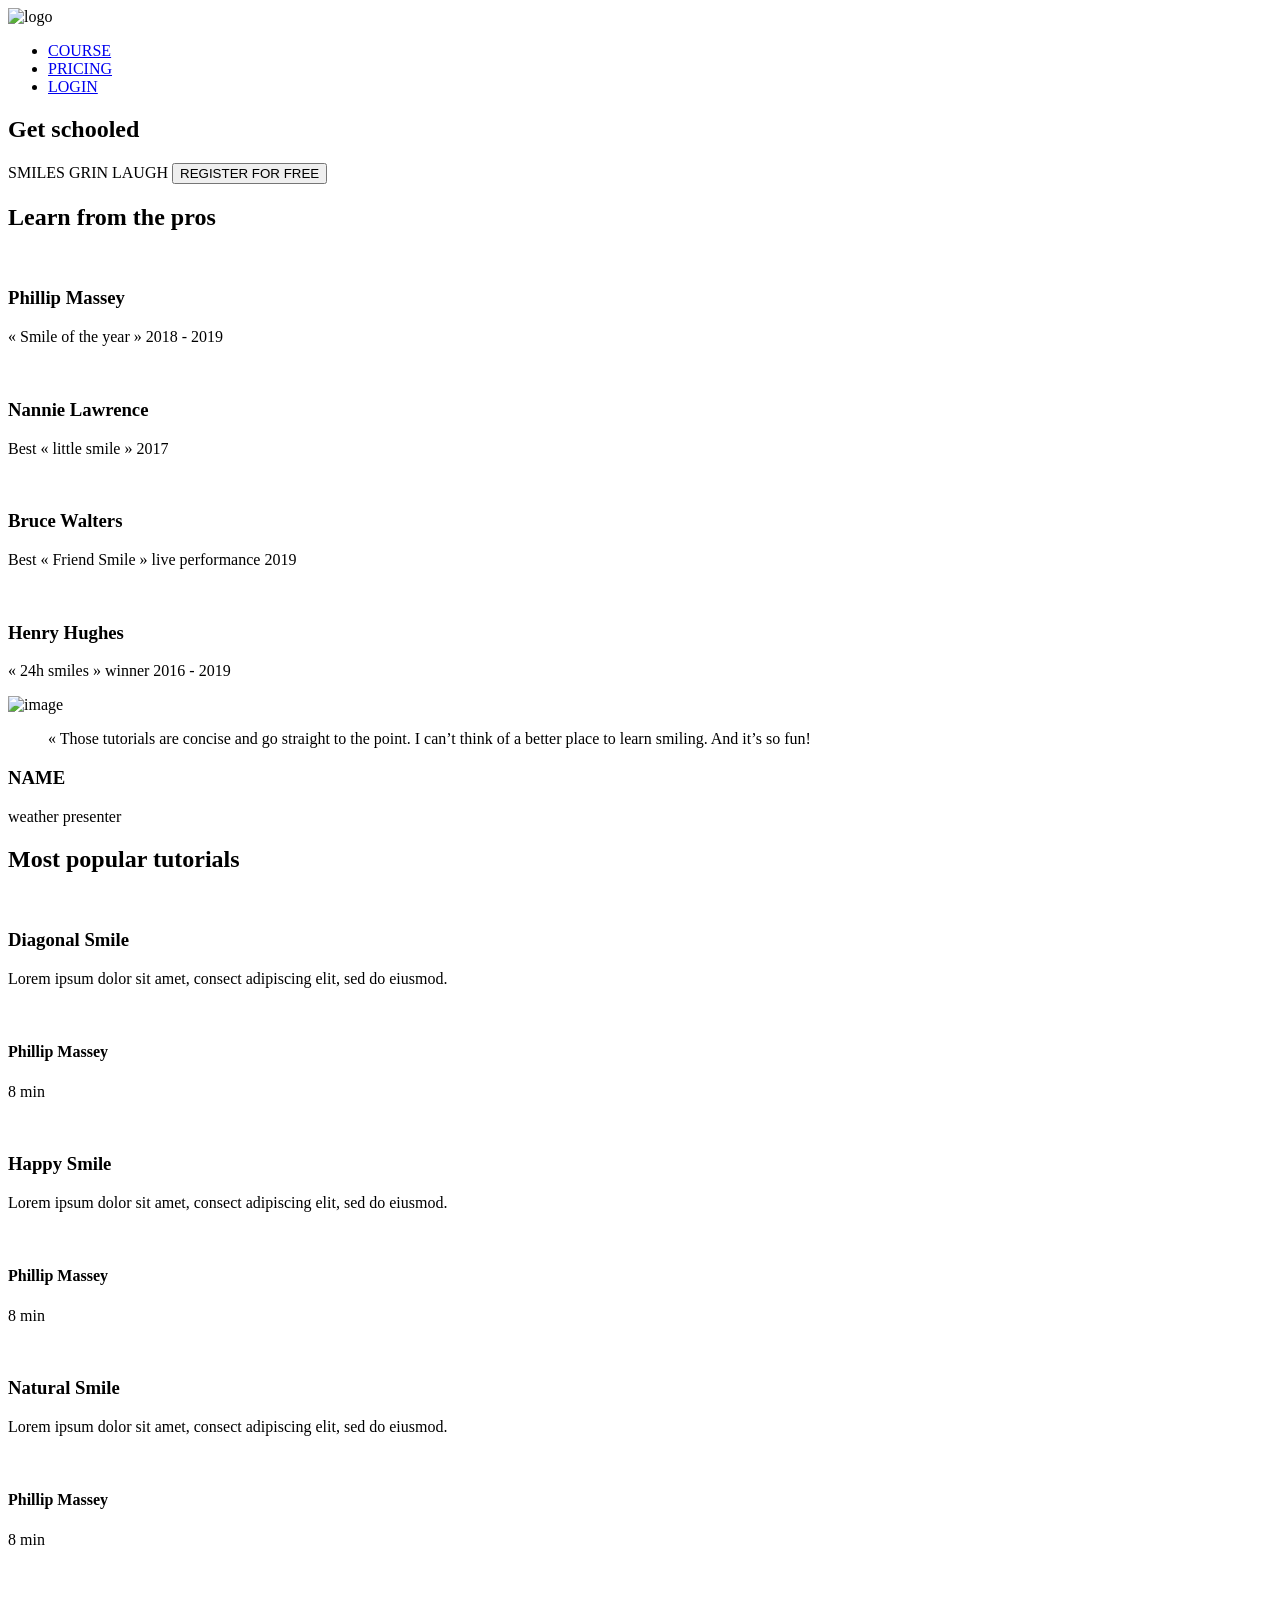
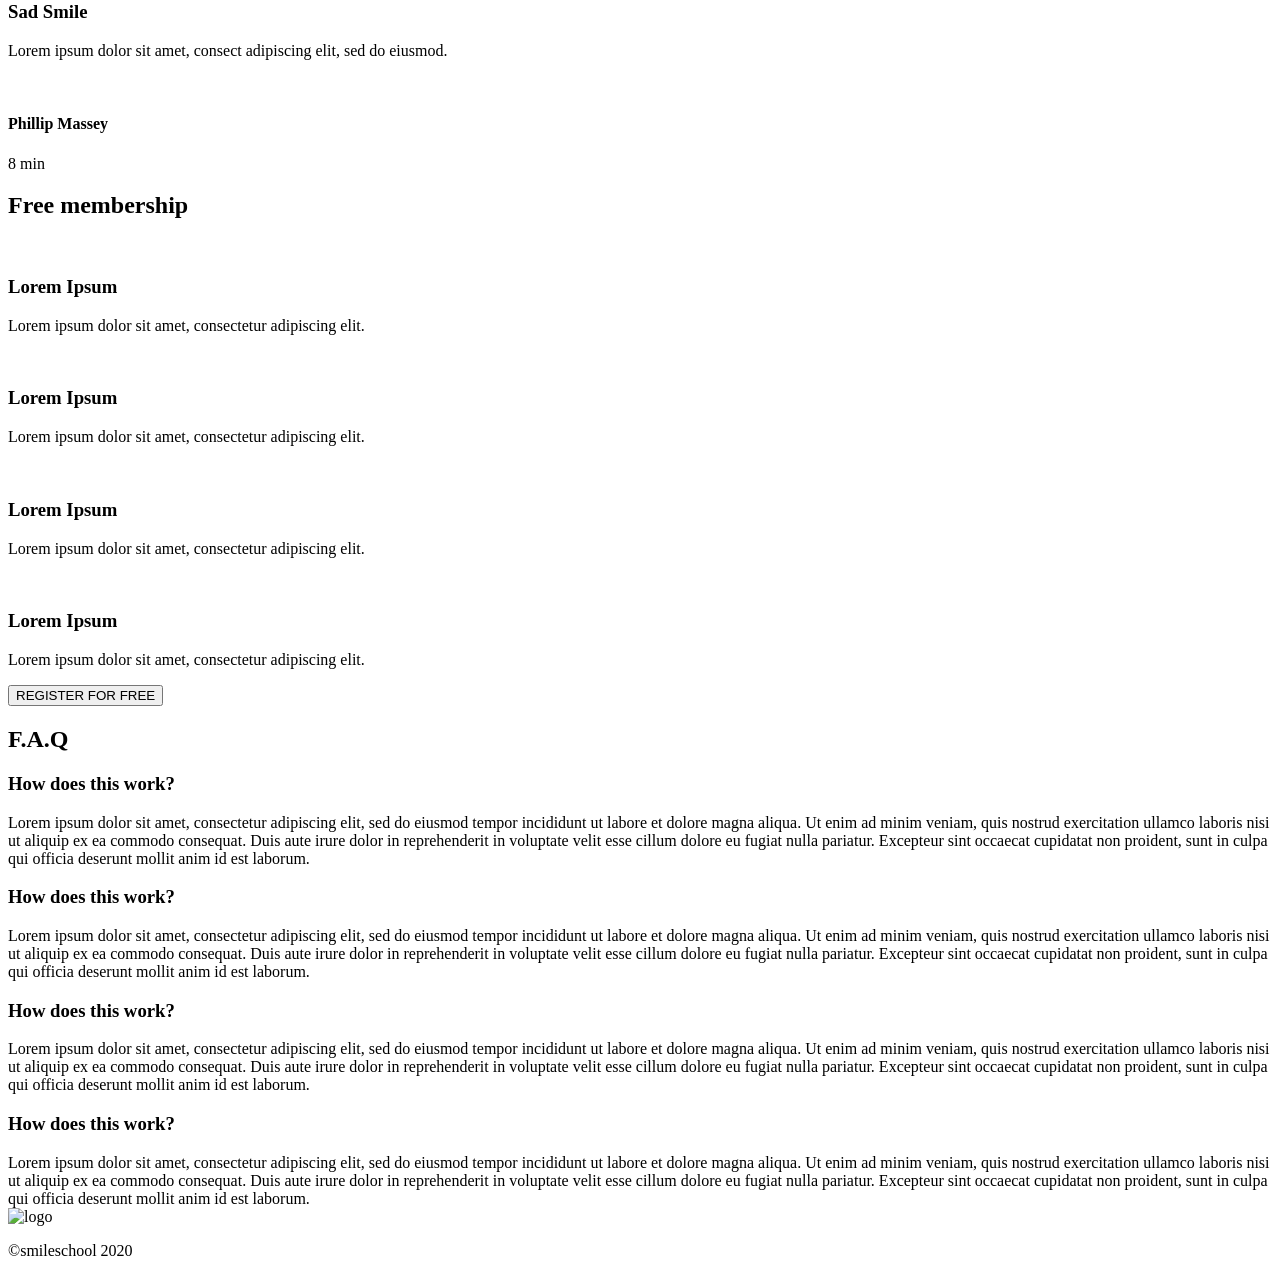
==== css_advanced/index.html @ c11ee599 "Add index.html" ====
<!DOCTYPE html>
<html lang="en">
<head>
    <meta charset="UTF-8">
    <meta name="viewport" content="width=device-width, initial-scale=1.0">
    <script src="https://kit.fontawesome.com/4a2b055604.js" crossorigin="anonymous"></script>
    <title>Document</title>
</head>
<body>
    <header>
        <nav>
            <img src="https://fakeimg.pl/250x250?text=Sample+Logo" alt="logo">
          
            <ul>
                <li><a href="#">COURSE</a></li>
                <li><a href="#">PRICING</a></li>
                <li><a href="#">LOGIN</a></li>
            </ul>
        </nav>
        
    </header>
    <main>
        <section>
            <div>
                <h1>Get schooled</h1>
                <span>SMILES</span>
                <span>GRIN</span>
                <span>LAUGH</span>
                <button>REGISTER FOR FREE</button>
            </div>
            <div>
                <h2>Learn from the pros</h2>
                <div>
                    <div>
                        <img src="./images/1 (3).png" alt="">
                        <h3>Phillip Massey</h3>
                        <p>« Smile of the year » 2018 - 2019</p>
                    </div>
                    <div>
                        <img src="./images/6.png" alt="">
                        <h3>Nannie Lawrence</h3>
                        <p>Best « little smile » 2017</p>
                    </div>
                    <div>
                        <img src="./images/7.png" alt="">
                        <h3>Bruce Walters</h3>
                        <p>Best « Friend Smile » live performance 2019</p>
                    </div>
                    <div>
                        <img src="./images/8.png" alt="">
                        <h3>Henry Hughes</h3>
                        <p>« 24h smiles » winner 2016 - 2019</p>
                    </div>
                </div>
            </div>
        </section>
        <section>
            <div>
                <img src="./images/Bitmap.png" alt="image">
            </div>
            <div>
                <blockquote>« Those tutorials are concise and go straight to the point. I can’t think of a better place to learn smiling. And it’s so fun!</blockquote>
                <h3>NAME</h3>
                <P>weather presenter</P>
            </div>
        </section>
        <section>
            <h2>Most popular tutorials</h2>
            <div>
                <img src="./images/Bitmap (1).png" alt="">
                <h3>Diagonal Smile</h3>
                <p>Lorem ipsum dolor sit amet, consect adipiscing elit, sed do eiusmod.</p>
                <div>
                    <img src="./images/1 (3).png" alt="">
                    <h4>Phillip Massey</h4>
                </div>
                <div>
                    <div><i class="fa-solid fa-star"></i></div>
                    <div><i class="fa-solid fa-star"></i></div>
                    <div><i class="fa-solid fa-star"></i></div>
                    <div><i class="fa-solid fa-star"></i></div>
                    <div><i class="fa-solid fa-star"></i></div>
                </div>
                <p>8 min</p>
            </div>
            <div>
                <img src="./images/Bitmap (4).png" alt="">
                <h3>Happy Smile</h3>
                <p>Lorem ipsum dolor sit amet, consect adipiscing elit, sed do eiusmod.</p>
                <div>
                    <img src="./images/1 (3).png" alt="">
                    <h4>Phillip Massey</h4>
                </div>
                <div>
                    <div><i class="fa-solid fa-star"></i></div>
                    <div><i class="fa-solid fa-star"></i></div>
                    <div><i class="fa-solid fa-star"></i></div>
                    <div><i class="fa-solid fa-star"></i></div>
                    <div><i class="fa-solid fa-star"></i></div>
                </div>
                <p>8 min</p>
            </div>
            <div>
                <img src="./images/Bitmap (3).png" alt="">
                <h3>Natural Smile</h3>
                <p>Lorem ipsum dolor sit amet, consect adipiscing elit, sed do eiusmod.</p>
                <div>
                    <img src="./images/1 (3).png" alt="">
                    <h4>Phillip Massey</h4>
                </div>
                <div>
                    <div><i class="fa-solid fa-star"></i></div>
                    <div><i class="fa-solid fa-star"></i></div>
                    <div><i class="fa-solid fa-star"></i></div>
                    <div><i class="fa-solid fa-star"></i></div>
                    <div><i class="fa-solid fa-star"></i></div>
                </div>
                <p>8 min</p>
            </div>
            <div>
                <img src="./images/Bitmap (2).png" alt="">
                <h3>Sad Smile</h3>
                <p>Lorem ipsum dolor sit amet, consect adipiscing elit, sed do eiusmod.</p>
                <div>
                    <img src="./images/1 (3).png" alt="">
                    <h4>Phillip Massey</h4>
                </div>
                <div>
                    <div><i class="fa-solid fa-star"></i></div>
                    <div><i class="fa-solid fa-star"></i></div>
                    <div><i class="fa-solid fa-star"></i></div>
                    <div><i class="fa-solid fa-star"></i></div>
                    <div><i class="fa-solid fa-star"></i></div>
                </div>
                <p>8 min</p>
            </div>
        </section>
        <section>
            <h2>Free membership</h2>
            <div>
                <img src="./images/smile.svg" alt="">
                <h3>Lorem Ipsum</h3>
                <p>Lorem ipsum dolor sit amet, consectetur adipiscing elit.</p>
            </div>
            <div>
                <img src="./images/smile.svg" alt="">
                <h3>Lorem Ipsum</h3>
                <p>Lorem ipsum dolor sit amet, consectetur adipiscing elit.</p>
            </div>
            <div>
                <img src="./images/smile.svg" alt="">
                <h3>Lorem Ipsum</h3>
                <p>Lorem ipsum dolor sit amet, consectetur adipiscing elit.</p>
            </div>
            <div>
                <img src="./images/smile.svg" alt="">
                <h3>Lorem Ipsum</h3>
                <p>Lorem ipsum dolor sit amet, consectetur adipiscing elit.</p>
            </div>
            <button>REGISTER FOR FREE</button>
        </section>
        <section>
            <h2>F.A.Q</h2>
            <div>
                <div>
                    <div>
                        <h3>How does this work?</h3>
                    </div>
                    <div>
                        Lorem ipsum dolor sit amet, consectetur adipiscing elit, sed do eiusmod tempor incididunt ut labore et dolore magna aliqua. Ut enim ad minim veniam, quis nostrud exercitation ullamco laboris nisi ut aliquip ex ea commodo consequat. Duis aute irure dolor in reprehenderit in voluptate velit esse cillum dolore eu fugiat nulla pariatur. Excepteur sint occaecat cupidatat non proident, sunt in culpa qui officia deserunt mollit anim id est laborum.
                    </div>

                    <div>
                        <h3>How does this work?</h3>
                    </div>
                    <div>
                        Lorem ipsum dolor sit amet, consectetur adipiscing elit, sed do eiusmod tempor incididunt ut labore et dolore magna aliqua. Ut enim ad minim veniam, quis nostrud exercitation ullamco laboris nisi ut aliquip ex ea commodo consequat. Duis aute irure dolor in reprehenderit in voluptate velit esse cillum dolore eu fugiat nulla pariatur. Excepteur sint occaecat cupidatat non proident, sunt in culpa qui officia deserunt mollit anim id est laborum.
                    </div>
                </div>
                <div>
                    <div>
                        <h3>How does this work?</h3>
                    </div>
                    <div>
                        Lorem ipsum dolor sit amet, consectetur adipiscing elit, sed do eiusmod tempor incididunt ut labore et dolore magna aliqua. Ut enim ad minim veniam, quis nostrud exercitation ullamco laboris nisi ut aliquip ex ea commodo consequat. Duis aute irure dolor in reprehenderit in voluptate velit esse cillum dolore eu fugiat nulla pariatur. Excepteur sint occaecat cupidatat non proident, sunt in culpa qui officia deserunt mollit anim id est laborum.
                    </div>
                    <div>
                        <h3>How does this work?</h3>
                    </div>
                    <div>
                        Lorem ipsum dolor sit amet, consectetur adipiscing elit, sed do eiusmod tempor incididunt ut labore et dolore magna aliqua. Ut enim ad minim veniam, quis nostrud exercitation ullamco laboris nisi ut aliquip ex ea commodo consequat. Duis aute irure dolor in reprehenderit in voluptate velit esse cillum dolore eu fugiat nulla pariatur. Excepteur sint occaecat cupidatat non proident, sunt in culpa qui officia deserunt mollit anim id est laborum.
                    </div>
                </div>
            </div>
        </section>
    </main>
    <footer>
        <section>
            <div>
                <img src="https://fakeimg.pl/250x250?text=Sample+Logo" alt="logo">
                <div>
                    <i class="fa-brands fa-facebook"></i>
                    <i class="fa-brands fa-twitter"></i>
                    <i class="fa-brands fa-instagram"></i>
                </div>
            </div>
            <p>©smileschool 2020</p>
        </section>
    </footer>
</body>
</html>
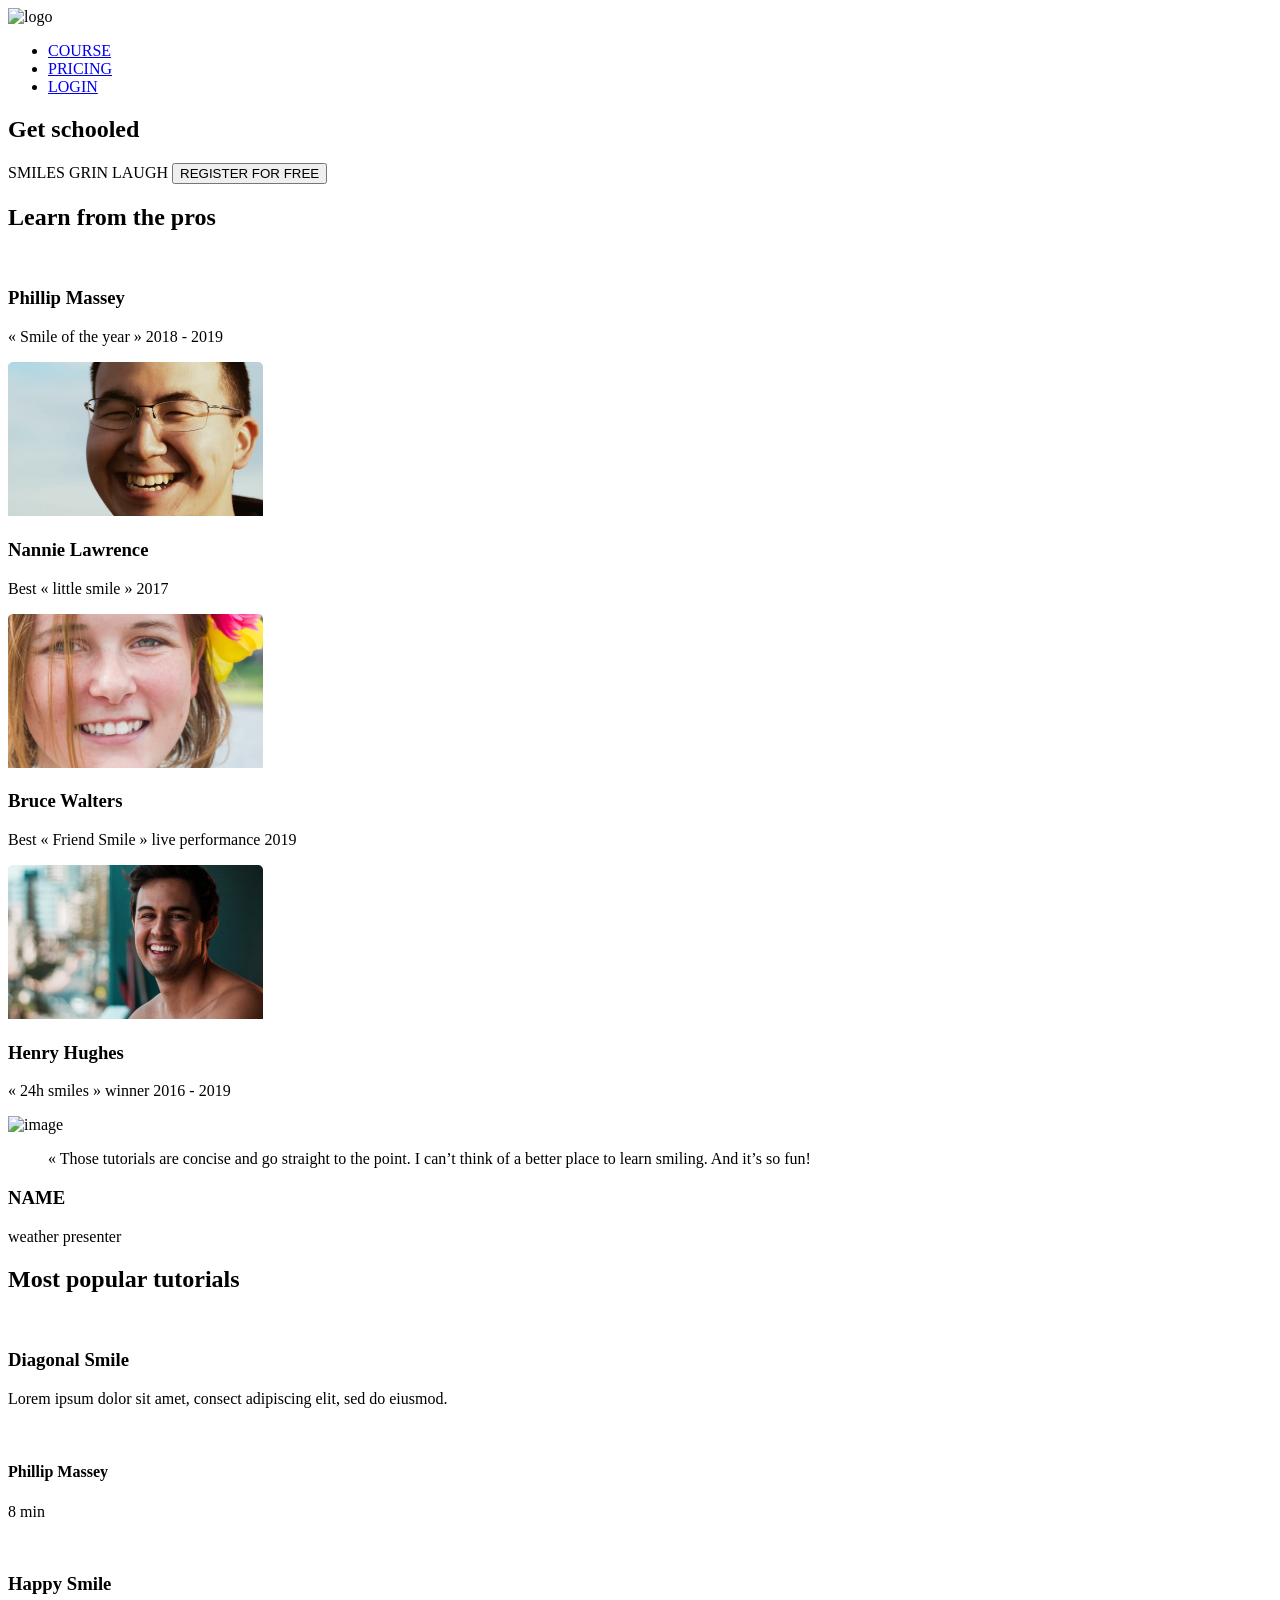
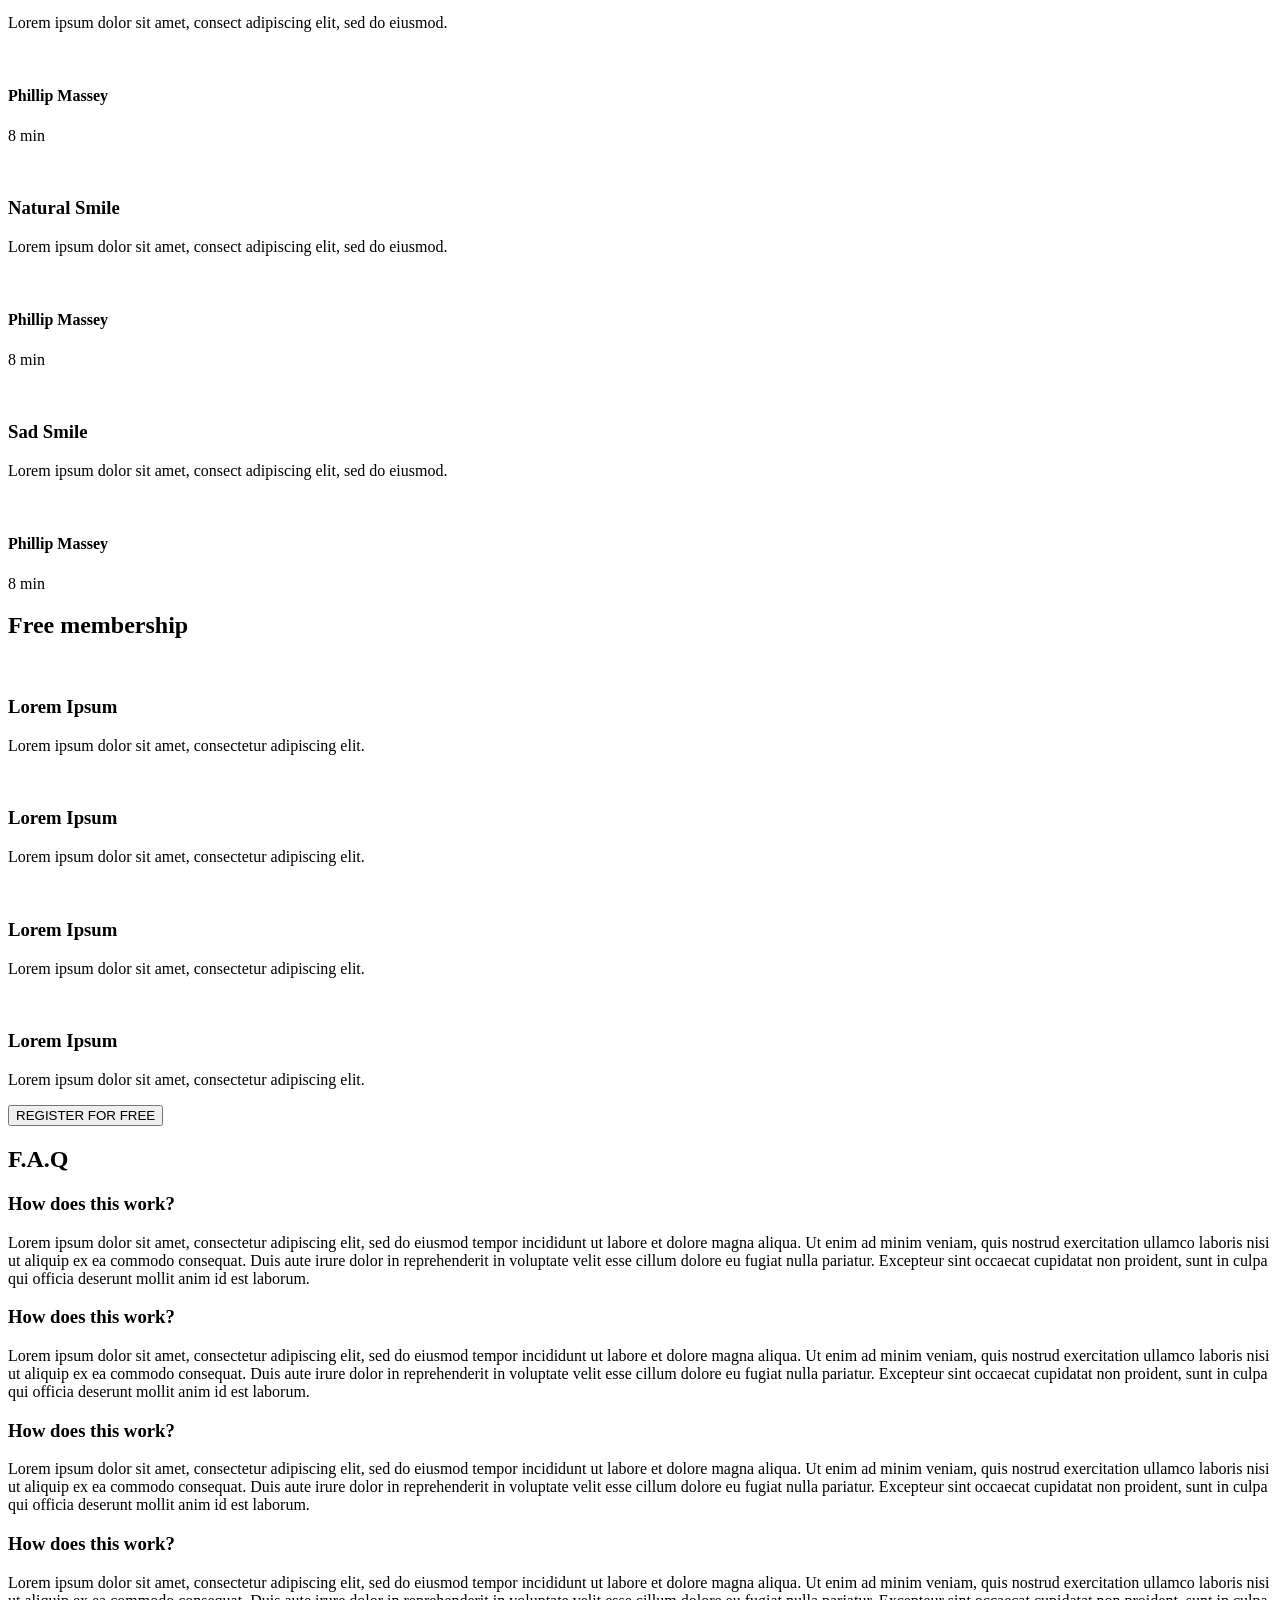
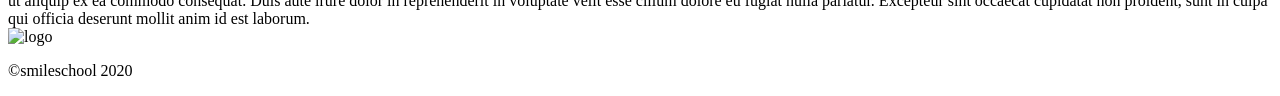
==== commit abcba502: "Add banner background and styling" ====
--- a/css_advanced/index.html
+++ b/css_advanced/index.html
@@ -3,8 +3,9 @@
 <head>
     <meta charset="UTF-8">
     <meta name="viewport" content="width=device-width, initial-scale=1.0">
+    <link rel="stylesheet" href="styles.css">
     <script src="https://kit.fontawesome.com/4a2b055604.js" crossorigin="anonymous"></script>
-    <title>Document</title>
+    <title>smileSchool</title>
 </head>
 <body>
     <header>
@@ -208,4 +209,4 @@
         </section>
     </footer>
 </body>
-</html> +</html>
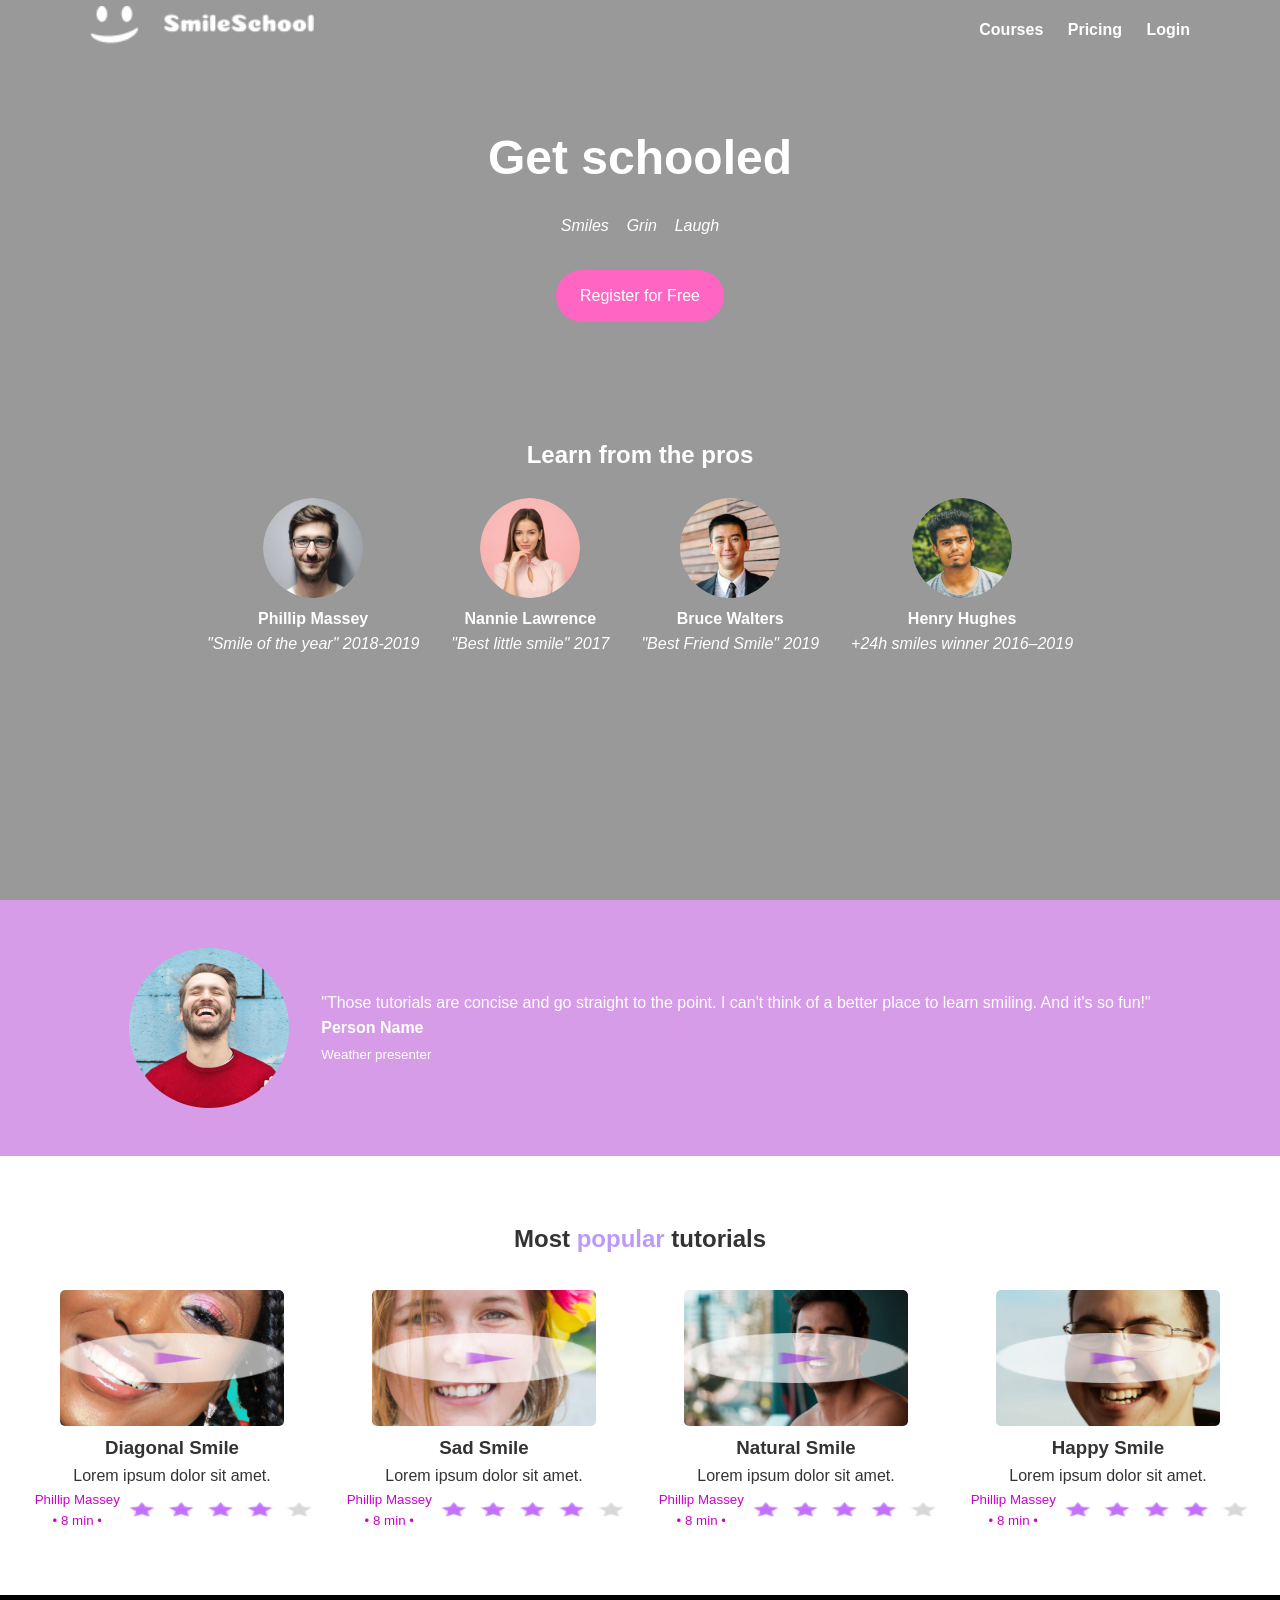
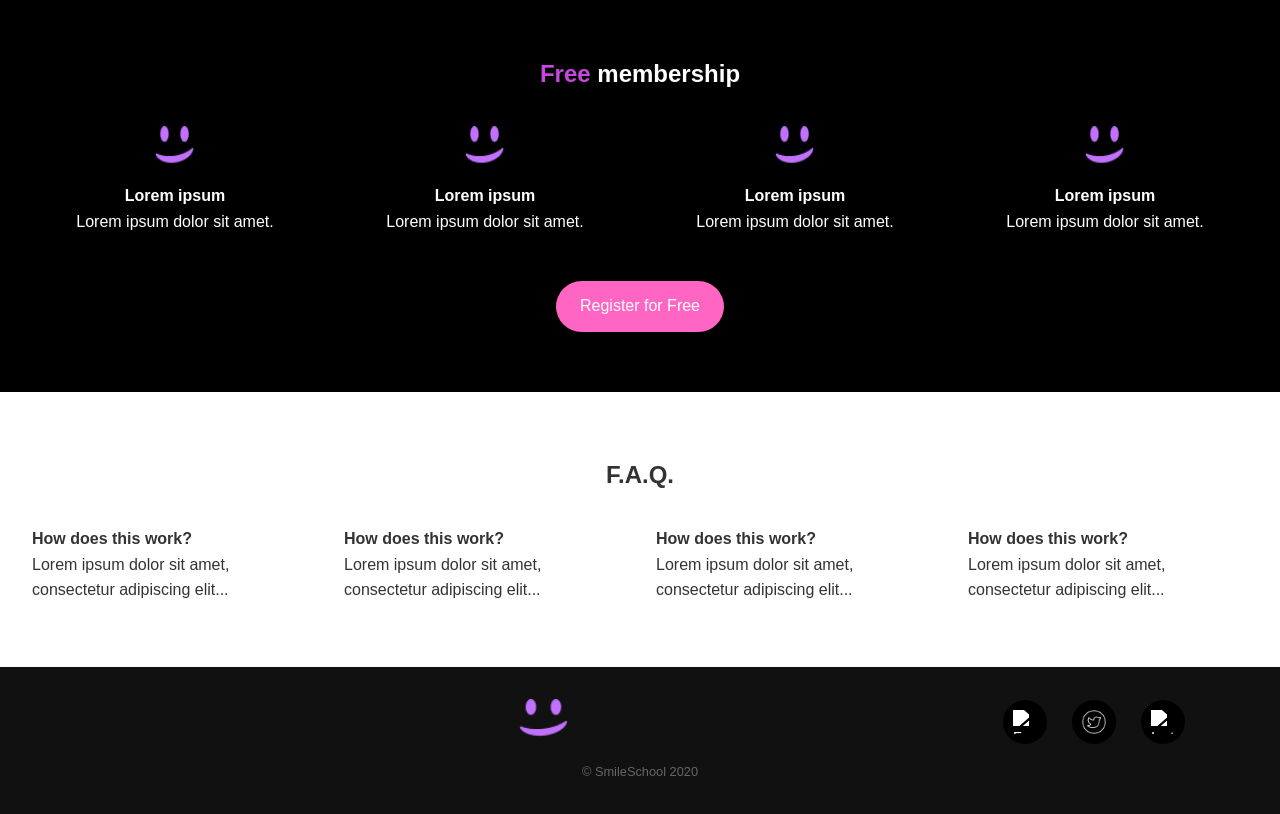
==== commit 1a135bc4: "Initial commit for css_advanced project" ====
--- a/css_advanced/index.html
+++ b/css_advanced/index.html
@@ -1,212 +1,222 @@
 <!DOCTYPE html>
 <html lang="en">
 <head>
-    <meta charset="UTF-8">
-    <meta name="viewport" content="width=device-width, initial-scale=1.0">
-    <link rel="stylesheet" href="styles.css">
-    <script src="https://kit.fontawesome.com/4a2b055604.js" crossorigin="anonymous"></script>
-    <title>smileSchool</title>
+  <meta charset="UTF-8" />
+  <meta name="viewport" content="width=device-width, initial-scale=1.0" />
+  <title>SmileSchool</title>
+  <link rel="stylesheet" href="styles.css" />
 </head>
 <body>
-    <header>
-        <nav>
-            <img src="https://fakeimg.pl/250x250?text=Sample+Logo" alt="logo">
-          
-            <ul>
-                <li><a href="#">COURSE</a></li>
-                <li><a href="#">PRICING</a></li>
-                <li><a href="#">LOGIN</a></li>
-            </ul>
-        </nav>
-        
-    </header>
-    <main>
-        <section>
-            <div>
-                <h1>Get schooled</h1>
-                <span>SMILES</span>
-                <span>GRIN</span>
-                <span>LAUGH</span>
-                <button>REGISTER FOR FREE</button>
-            </div>
-            <div>
-                <h2>Learn from the pros</h2>
-                <div>
-                    <div>
-                        <img src="./images/1 (3).png" alt="">
-                        <h3>Phillip Massey</h3>
-                        <p>« Smile of the year » 2018 - 2019</p>
-                    </div>
-                    <div>
-                        <img src="./images/6.png" alt="">
-                        <h3>Nannie Lawrence</h3>
-                        <p>Best « little smile » 2017</p>
-                    </div>
-                    <div>
-                        <img src="./images/7.png" alt="">
-                        <h3>Bruce Walters</h3>
-                        <p>Best « Friend Smile » live performance 2019</p>
-                    </div>
-                    <div>
-                        <img src="./images/8.png" alt="">
-                        <h3>Henry Hughes</h3>
-                        <p>« 24h smiles » winner 2016 - 2019</p>
-                    </div>
-                </div>
-            </div>
-        </section>
-        <section>
-            <div>
-                <img src="./images/Bitmap.png" alt="image">
-            </div>
-            <div>
-                <blockquote>« Those tutorials are concise and go straight to the point. I can’t think of a better place to learn smiling. And it’s so fun!</blockquote>
-                <h3>NAME</h3>
-                <P>weather presenter</P>
-            </div>
-        </section>
-        <section>
-            <h2>Most popular tutorials</h2>
-            <div>
-                <img src="./images/Bitmap (1).png" alt="">
-                <h3>Diagonal Smile</h3>
-                <p>Lorem ipsum dolor sit amet, consect adipiscing elit, sed do eiusmod.</p>
-                <div>
-                    <img src="./images/1 (3).png" alt="">
-                    <h4>Phillip Massey</h4>
-                </div>
-                <div>
-                    <div><i class="fa-solid fa-star"></i></div>
-                    <div><i class="fa-solid fa-star"></i></div>
-                    <div><i class="fa-solid fa-star"></i></div>
-                    <div><i class="fa-solid fa-star"></i></div>
-                    <div><i class="fa-solid fa-star"></i></div>
-                </div>
-                <p>8 min</p>
-            </div>
-            <div>
-                <img src="./images/Bitmap (4).png" alt="">
-                <h3>Happy Smile</h3>
-                <p>Lorem ipsum dolor sit amet, consect adipiscing elit, sed do eiusmod.</p>
-                <div>
-                    <img src="./images/1 (3).png" alt="">
-                    <h4>Phillip Massey</h4>
-                </div>
-                <div>
-                    <div><i class="fa-solid fa-star"></i></div>
-                    <div><i class="fa-solid fa-star"></i></div>
-                    <div><i class="fa-solid fa-star"></i></div>
-                    <div><i class="fa-solid fa-star"></i></div>
-                    <div><i class="fa-solid fa-star"></i></div>
-                </div>
-                <p>8 min</p>
-            </div>
-            <div>
-                <img src="./images/Bitmap (3).png" alt="">
-                <h3>Natural Smile</h3>
-                <p>Lorem ipsum dolor sit amet, consect adipiscing elit, sed do eiusmod.</p>
-                <div>
-                    <img src="./images/1 (3).png" alt="">
-                    <h4>Phillip Massey</h4>
-                </div>
-                <div>
-                    <div><i class="fa-solid fa-star"></i></div>
-                    <div><i class="fa-solid fa-star"></i></div>
-                    <div><i class="fa-solid fa-star"></i></div>
-                    <div><i class="fa-solid fa-star"></i></div>
-                    <div><i class="fa-solid fa-star"></i></div>
-                </div>
-                <p>8 min</p>
-            </div>
-            <div>
-                <img src="./images/Bitmap (2).png" alt="">
-                <h3>Sad Smile</h3>
-                <p>Lorem ipsum dolor sit amet, consect adipiscing elit, sed do eiusmod.</p>
-                <div>
-                    <img src="./images/1 (3).png" alt="">
-                    <h4>Phillip Massey</h4>
-                </div>
-                <div>
-                    <div><i class="fa-solid fa-star"></i></div>
-                    <div><i class="fa-solid fa-star"></i></div>
-                    <div><i class="fa-solid fa-star"></i></div>
-                    <div><i class="fa-solid fa-star"></i></div>
-                    <div><i class="fa-solid fa-star"></i></div>
-                </div>
-                <p>8 min</p>
-            </div>
-        </section>
-        <section>
-            <h2>Free membership</h2>
-            <div>
-                <img src="./images/smile.svg" alt="">
-                <h3>Lorem Ipsum</h3>
-                <p>Lorem ipsum dolor sit amet, consectetur adipiscing elit.</p>
-            </div>
-            <div>
-                <img src="./images/smile.svg" alt="">
-                <h3>Lorem Ipsum</h3>
-                <p>Lorem ipsum dolor sit amet, consectetur adipiscing elit.</p>
-            </div>
-            <div>
-                <img src="./images/smile.svg" alt="">
-                <h3>Lorem Ipsum</h3>
-                <p>Lorem ipsum dolor sit amet, consectetur adipiscing elit.</p>
-            </div>
-            <div>
-                <img src="./images/smile.svg" alt="">
-                <h3>Lorem Ipsum</h3>
-                <p>Lorem ipsum dolor sit amet, consectetur adipiscing elit.</p>
-            </div>
-            <button>REGISTER FOR FREE</button>
-        </section>
-        <section>
-            <h2>F.A.Q</h2>
-            <div>
-                <div>
-                    <div>
-                        <h3>How does this work?</h3>
-                    </div>
-                    <div>
-                        Lorem ipsum dolor sit amet, consectetur adipiscing elit, sed do eiusmod tempor incididunt ut labore et dolore magna aliqua. Ut enim ad minim veniam, quis nostrud exercitation ullamco laboris nisi ut aliquip ex ea commodo consequat. Duis aute irure dolor in reprehenderit in voluptate velit esse cillum dolore eu fugiat nulla pariatur. Excepteur sint occaecat cupidatat non proident, sunt in culpa qui officia deserunt mollit anim id est laborum.
-                    </div>
-
-                    <div>
-                        <h3>How does this work?</h3>
-                    </div>
-                    <div>
-                        Lorem ipsum dolor sit amet, consectetur adipiscing elit, sed do eiusmod tempor incididunt ut labore et dolore magna aliqua. Ut enim ad minim veniam, quis nostrud exercitation ullamco laboris nisi ut aliquip ex ea commodo consequat. Duis aute irure dolor in reprehenderit in voluptate velit esse cillum dolore eu fugiat nulla pariatur. Excepteur sint occaecat cupidatat non proident, sunt in culpa qui officia deserunt mollit anim id est laborum.
-                    </div>
-                </div>
-                <div>
-                    <div>
-                        <h3>How does this work?</h3>
-                    </div>
-                    <div>
-                        Lorem ipsum dolor sit amet, consectetur adipiscing elit, sed do eiusmod tempor incididunt ut labore et dolore magna aliqua. Ut enim ad minim veniam, quis nostrud exercitation ullamco laboris nisi ut aliquip ex ea commodo consequat. Duis aute irure dolor in reprehenderit in voluptate velit esse cillum dolore eu fugiat nulla pariatur. Excepteur sint occaecat cupidatat non proident, sunt in culpa qui officia deserunt mollit anim id est laborum.
-                    </div>
-                    <div>
-                        <h3>How does this work?</h3>
-                    </div>
-                    <div>
-                        Lorem ipsum dolor sit amet, consectetur adipiscing elit, sed do eiusmod tempor incididunt ut labore et dolore magna aliqua. Ut enim ad minim veniam, quis nostrud exercitation ullamco laboris nisi ut aliquip ex ea commodo consequat. Duis aute irure dolor in reprehenderit in voluptate velit esse cillum dolore eu fugiat nulla pariatur. Excepteur sint occaecat cupidatat non proident, sunt in culpa qui officia deserunt mollit anim id est laborum.
-                    </div>
-                </div>
-            </div>
-        </section>
-    </main>
-    <footer>
-        <section>
-            <div>
-                <img src="https://fakeimg.pl/250x250?text=Sample+Logo" alt="logo">
-                <div>
-                    <i class="fa-brands fa-facebook"></i>
-                    <i class="fa-brands fa-twitter"></i>
-                    <i class="fa-brands fa-instagram"></i>
-                </div>
-            </div>
-            <p>©smileschool 2020</p>
-        </section>
-    </footer>
-</body>
-</html>+<div class="hero-wrapper">
+  <!-- Header -->
+  <header class="header">
+    <div class="container header-content">
+      <div class="logo-section">
+        <img src="images/logo.png" alt="SmileSchool logo" class="logo-img" />
+      </div>
+      <nav class="nav-links" aria-label="Primary navigation">
+        <a href="#">Courses</a>
+        <a href="#">Pricing</a>
+        <a href="#">Login</a>
+      </nav>
+    </div>
+  </header>
+
+  <!-- Hero -->
+  <section class="hero">
+    <h1>Get schooled</h1>
+    <p class="three-words">Smiles &nbsp;&nbsp; Grin &nbsp;&nbsp; Laugh</p>
+    <a class="btn" href="#">Register for Free</a>
+  </section>
+
+  <!-- Instructor Section -->
+  <section class="section instructors">
+    <h2>Learn from the pros</h2>
+    <div class="profiles">
+      <div class="profile">
+        <img src="images/1.png" alt="Instructor" />
+        <h4>Phillip Massey</h4>
+        <p><em>"Smile of the year" 2018-2019</em></p>
+      </div>
+      <div class="profile">
+        <img src="images/3.png" alt="Instructor" />
+        <h4>Nannie Lawrence</h4>
+        <p><em>"Best little smile" 2017</em></p>
+      </div>
+      <div class="profile">
+        <img src="images/2.png" alt="Instructor" />
+        <h4>Bruce Walters</h4>
+        <p><em>"Best Friend Smile" 2019</em></p>
+      </div>
+      <div class="profile">
+        <img src="images/4.png" alt="Instructor" />
+        <h4>Henry Hughes</h4>
+        <p><em>+24h smiles winner 2016–2019</em></p>
+      </div>
+    </div>
+  </section>
+</div>
+    
+  </section>
+
+  <!-- Quote -->
+  <section class="quote">
+    <div class="quote-box">
+      <img src="images/5.png" alt="Testimonial Author" />
+      <blockquote>
+        <p>"Those tutorials are concise and go straight to the point. I can't think of a better place to learn smiling. And it's so fun!"</p>
+        <strong>Person Name</strong><br/>
+        <small>Weather presenter</small>
+      </blockquote>
+    </div>
+  </section>
+
+ <!-- Popular Tutorials -->
+<section class="section tutorials">
+  <h2>Most <span class="highlight">popular</span> tutorials</h2>
+  <div class="cards">
+    
+    <div class="card">
+      <div class="image-wrapper">
+        <img src="images/9.png" alt="Tutorial" />
+        <img src="images/play.png" alt="Play" class="play-icon" />
+      </div>
+      <h3>Diagonal Smile</h3>
+      <p>Lorem ipsum dolor sit amet.</p>
+      <p class="tutorial-info">
+        <small>
+    Phillip Massey &bull; 8 min &bull; 
+    <img src="images/rating.png" alt="Rating" class="rating-img" />
+    </small>
+    </p>
+
+    </div>
+
+    <div class="card">
+      <div class="image-wrapper">
+        <img src="images/7.png" alt="Tutorial" />
+        <img src="images/play.png" alt="Play" class="play-icon" />
+      </div>
+      <h3>Sad Smile</h3>
+      <p>Lorem ipsum dolor sit amet.</p>
+      <p class="tutorial-info">
+        <small>
+    Phillip Massey &bull; 8 min &bull; 
+    <img src="images/rating.png" alt="Rating" class="rating-img" />
+    </small>
+    </p>
+
+    </div>
+
+    <div class="card">
+      <div class="image-wrapper">
+        <img src="images/8.png" alt="Tutorial" />
+        <img src="images/play.png" alt="Play" class="play-icon" />
+      </div>
+      <h3>Natural Smile</h3>
+      <p>Lorem ipsum dolor sit amet.</p>
+      <p class="tutorial-info">
+        <small>
+    Phillip Massey &bull; 8 min &bull; 
+    <img src="images/rating.png" alt="Rating" class="rating-img" />
+    </small>
+    </p>
+
+    </div>
+
+    <div class="card">
+      <div class="image-wrapper">
+        <img src="images/6.png" alt="Tutorial" />
+        <img src="images/play.png" alt="Play" class="play-icon" />
+      </div>
+      <h3>Happy Smile</h3>
+      <p>Lorem ipsum dolor sit amet.</p>
+      <p class="tutorial-info">
+        <small>
+    Phillip Massey &bull; 8 min &bull; 
+    <img src="images/rating.png" alt="Rating" class="rating-img" />
+    </small>
+    </p>
+
+    </div>
+
+  </div>
+</section>
+
+
+  <!-- Membership -->
+<section class="section membership">
+  <h2><span class="highlight">Free</span> membership</h2>
+  <div class="features">
+    <div>
+      <img src="images/smile.png" alt="Smile Icon" class="feature-icon" />
+      <h4>Lorem ipsum</h4>
+      <p>Lorem ipsum dolor sit amet.</p>
+    </div>
+    <div>
+      <img src="images/smile.png" alt="Smile Icon" class="feature-icon" />
+      <h4>Lorem ipsum</h4>
+      <p>Lorem ipsum dolor sit amet.</p>
+    </div>
+    <div>
+      <img src="images/smile.png" alt="Smile Icon" class="feature-icon" />
+      <h4>Lorem ipsum</h4>
+      <p>Lorem ipsum dolor sit amet.</p>
+    </div>
+    <div>
+      <img src="images/smile.png" alt="Smile Icon" class="feature-icon" />
+      <h4>Lorem ipsum</h4>
+      <p>Lorem ipsum dolor sit amet.</p>
+    </div>
+  </div>
+  <a class="btn" href="#">Register for Free</a>
+</section>
+
+  <!-- FAQ -->
+  <section class="section faq">
+    <h2>F.A.Q.</h2>
+    <div class="faq-columns">
+      <div>
+        <h4>How does this work?</h4>
+        <p>Lorem ipsum dolor sit amet, consectetur adipiscing elit...</p>
+      </div>
+      <div>
+        <h4>How does this work?</h4>
+        <p>Lorem ipsum dolor sit amet, consectetur adipiscing elit...</p>
+      </div>
+      <div>
+        <h4>How does this work?</h4>
+        <p>Lorem ipsum dolor sit amet, consectetur adipiscing elit...</p>
+      </div>
+      <div>
+        <h4>How does this work?</h4>
+        <p>Lorem ipsum dolor sit amet, consectetur adipiscing elit...</p>
+      </div>
+    </div>
+  </section>
+
+  <!-- Footer -->
+<footer class="footer">
+  <div class="footer-content">
+    <div class="logo-section">
+    </div>
+
+     <div class="logo-img-container">
+      <img src="images/smile.png" alt="SmileSchool Logo" class="logo-img-footer" />
+    </div>
+      <div class="socials">
+  <a href="#" class="social-icon-wrapper">
+    <img src="images/facebook.png" alt="Facebook" class="social-icon" />
+  </a>
+  <a href="#" class="social-icon-wrapper">
+    <img src="images/twitter.png" alt="Twitter" class="social-icon" />
+  </a>
+  <a href="#" class="social-icon-wrapper">
+    <img src="images/instagram.png" alt="Instagram" class="social-icon" />
+  </a>
+</div>
+
+  </div>
+  <p class="copyright">&copy; SmileSchool 2020</p>
+</footer>
+
--- a/css_advanced/styles.css
+++ b/css_advanced/styles.css
@@ -0,0 +1,300 @@
+/* Global reset */
+* {
+  box-sizing: border-box;
+  margin: 0;
+  padding: 0;
+  font-family: 'Segoe UI', sans-serif;
+}
+
+body {
+  line-height: 1.6;
+  color: #333;
+}
+
+a {
+  text-decoration: none;
+  color: inherit;
+}
+
+.container {
+  width: 90%;
+  max-width: 1100px;
+  margin: auto;
+}
+
+/* Hero wrapper with full-screen background image and overlay */
+.hero-wrapper {
+  position: relative;
+  min-height: 100vh;
+  background-image: url('images/object.png'); /* your actual image */
+  background-size: cover;
+  background-position: center;
+  background-repeat: no-repeat;
+  color: white; /* for text */
+}
+
+.hero-wrapper::before {
+  content: "";
+  position: absolute;
+  top: 0; left: 0; right: 0; bottom: 0;
+  background: rgba(0,0,0,0.4);
+  z-index: 0;
+}
+/* Header positioned absolutely on top of hero */
+.header {
+  position: absolute;
+  top: 0; left: 0;
+  width: 100%;
+  height: 60px;
+  padding: 0 20px;
+  display: flex;
+  align-items: center;
+  z-index: 10;
+  background: transparent; /* transparent so hero shows */
+}
+
+.header-content {
+  display: flex;
+  justify-content: space-between;
+  align-items: center;
+  width: 100%;
+}
+
+.logo-img {
+  height: 40px;
+}
+
+.nav-links a {
+  margin-left: 20px;
+  font-weight: 600;
+  font-size: 16px;
+  color: white;
+}
+
+/* Hero section text content */
+.hero {
+  position: relative;
+  z-index: 2;
+  padding: 120px 20px 50px; /* top padding to clear header */
+  text-align: center;
+}
+
+.hero h1 {
+  font-size: 3rem;
+}
+
+.hero .three-words {
+  margin: 1rem 0;
+  font-style: italic;
+}
+
+.btn {
+  display: inline-block;
+  padding: 0.8rem 1.5rem;
+  background: #ff66c4;
+  color: white;
+  border-radius: 30px;
+  margin-top: 1rem;
+}
+
+/* Other sections */
+.section {
+  padding: 4rem 2rem;
+  text-align: center;
+  position: relative;
+  z-index: 1;
+}
+
+.instructors .profiles {
+   padding-top: 1.5rem; /* or 24px */
+  display: flex;
+  justify-content: center;
+  gap: 2rem;
+  flex-wrap: wrap;
+}
+
+.profile img {
+  border-radius: 50%;
+  width: 100px;
+  height: 100px;
+}
+
+.quote {
+  background: #d79ce7;
+  color: white;
+  padding: 3rem 2rem;
+}
+
+.quote-box {
+  display: flex;
+  align-items: center;
+  gap: 2rem;
+  justify-content: center;
+}
+
+.tutorials .cards {
+  display: grid;
+  grid-template-columns: repeat(auto-fit, minmax(250px, 1fr));
+  gap: 2rem;
+  margin-top: 2rem;
+}
+
+.tutorial-info small {
+  color: rgb(197, 7, 197); /* your preferred purple shade */
+  font-weight: 500;
+  display: flex;
+  align-items: center;
+  gap: 6px;
+}
+
+.rating-img {
+  height: 16px; /* adjust size */
+  width: auto;
+  vertical-align: middle;
+}
+
+.highlight {
+  color: #bc9afa; /* light purple */
+}
+
+.image-wrapper {
+  position: relative;
+  display: inline-block;
+  width: 80%;
+}
+
+.image-wrapper img:first-child {
+  display: block;
+  width: 100%;
+  height: auto;
+}
+
+.play-icon {
+  position: absolute;
+  top: 50%;
+  left: 50%;
+  width: 1px;     /* fixed pixel size */
+  height: 50px;    /* optional: or remove to keep aspect ratio */
+  transform: translate(-50%, -50%);
+  opacity: 0.75;
+  pointer-events: none;
+}
+
+.card img {
+  width: 100%;
+  border-radius: 5px;
+}
+
+.membership {
+  background-color: #000;
+  color: #fff;
+  padding: 60px 20px;
+  text-align: center;
+}
+
+.membership .features {
+  display: flex;
+  justify-content: space-around;
+  flex-wrap: wrap;
+  margin-top: 2rem;
+}
+
+.membership .features div {
+  margin-bottom: 30px;
+}
+
+.membership h2 .highlight {
+  color: #c648df;
+}
+
+.feature-icon {
+  width: 40px;
+  height: 40px;
+  margin-bottom: 10px;
+}
+
+.faq-columns {
+  display: grid;
+  grid-template-columns: repeat(auto-fit, minmax(220px, 1fr));
+  gap: 2rem;
+  text-align: left;
+  margin-top: 2rem;
+}
+
+.footer {
+  background: #111;
+  color: white;
+  padding: 2rem 1rem;
+  text-align: center;
+  position: relative;
+  z-index: 1;
+}
+
+.footer-content {
+  display: flex;
+  justify-content: space-between;
+  align-items: center;
+  flex-wrap: wrap;
+}
+
+.footer {
+  background: #111;
+  color: #bbb; /* lighter grey for dim look */
+  padding: 2rem 1rem;
+  text-align: center;
+  font-size: 0.9rem;
+}
+
+.footer-content {
+  display: flex;
+  justify-content: space-between;
+  align-items: center;
+  flex-wrap: wrap;
+  gap: 1rem;
+  max-width: 1100px;
+  margin: 0 auto 1rem;
+}
+
+.logo-section span {
+  font-size: 1.2rem;
+  color: white; /* or your preferred color */
+}
+
+.logo-img-footer {
+  height: 40px; /* adjust size */
+  width: auto;
+}
+
+.socials {
+  display: flex;
+  gap: 15px;
+}
+
+
+.social-icon-wrapper {
+  background-color: black;
+  border-radius: 50%;
+  padding: 10px;
+  display: inline-flex;
+  align-items: center;
+  justify-content: center;
+  margin: 0 5px;
+}
+
+.social-icon {
+  width: 24px;
+  height: 24px;
+  filter: brightness(0) invert(1); /* makes icon white */
+  transition: filter 0.3s ease;
+}
+
+.social-icon:hover {
+  filter: brightness(0.7) invert(1);
+}
+
+.copyright {
+  color: #666; /* dimmer than footer text */
+  font-size: 0.8rem;
+  margin-top: 0.5rem;
+}
+
